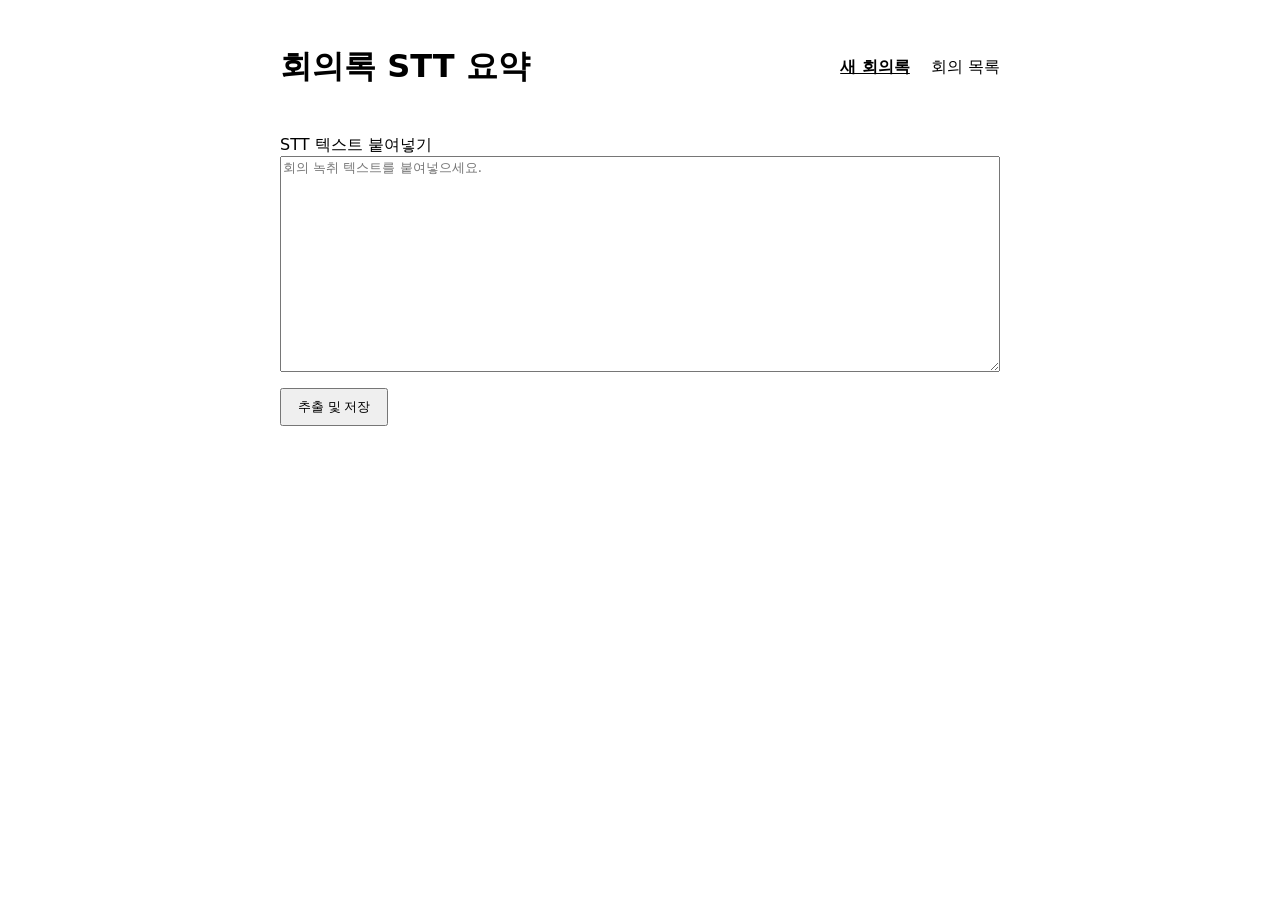
==== client/index.html @ 17bf83f9 "백엔드/클라이언트 기본 뼈대, pre-commit, CI, 브랜치 규칙 추가 - app/: FastAPI 백엔드 뼈대(회의 추출·저장·조회 API, ERD 스키마 매핑) - cli" ====
<!doctype html>
<html lang="ko">
<head>
  <meta charset="UTF-8" />
  <meta name="viewport" content="width=device-width, initial-scale=1.0" />
  <title>회의록 STT 요약</title>
  <link rel="stylesheet" href="css/style.css" />
</head>
<body>
  <header>
    <h1>회의록 STT 요약</h1>
    <nav>
      <a href="index.html" aria-current="page">새 회의록</a>
      <a href="list.html">회의 목록</a>
    </nav>
  </header>

  <main>
    <section>
      <label for="raw-text">STT 텍스트 붙여넣기</label>
      <textarea id="raw-text" rows="14" maxlength="20000" placeholder="회의 녹취 텍스트를 붙여넣으세요."></textarea>
      <button id="extract-btn" type="button">추출 및 저장</button>
      <p id="status" role="status"></p>
    </section>

    <section id="result" hidden>
      <h2>추출 결과</h2>
      <pre id="result-json"></pre>
    </section>
  </main>

  <script src="js/api.js"></script>
  <script src="js/index.js"></script>
</body>
</html>
---- client/css/style.css ----
:root {
  color-scheme: light;
  font-family: system-ui, -apple-system, "Malgun Gothic", sans-serif;
}

body {
  max-width: 720px;
  margin: 0 auto;
  padding: 1.5rem;
}

header {
  display: flex;
  justify-content: space-between;
  align-items: center;
  margin-bottom: 1.5rem;
}

nav a {
  margin-left: 1rem;
  color: inherit;
  text-decoration: none;
}

nav a[aria-current="page"] {
  font-weight: bold;
  text-decoration: underline;
}

textarea {
  width: 100%;
  box-sizing: border-box;
  font-family: inherit;
}

button {
  margin-top: 0.75rem;
  padding: 0.5rem 1rem;
  cursor: pointer;
}

pre {
  white-space: pre-wrap;
  word-break: break-word;
  background: #f5f5f5;
  padding: 1rem;
}

table {
  width: 100%;
  border-collapse: collapse;
}

th, td {
  border: 1px solid #ddd;
  padding: 0.5rem;
  text-align: left;
}

#meeting-list li {
  margin-bottom: 0.5rem;
}

#status:empty {
  display: none;
}
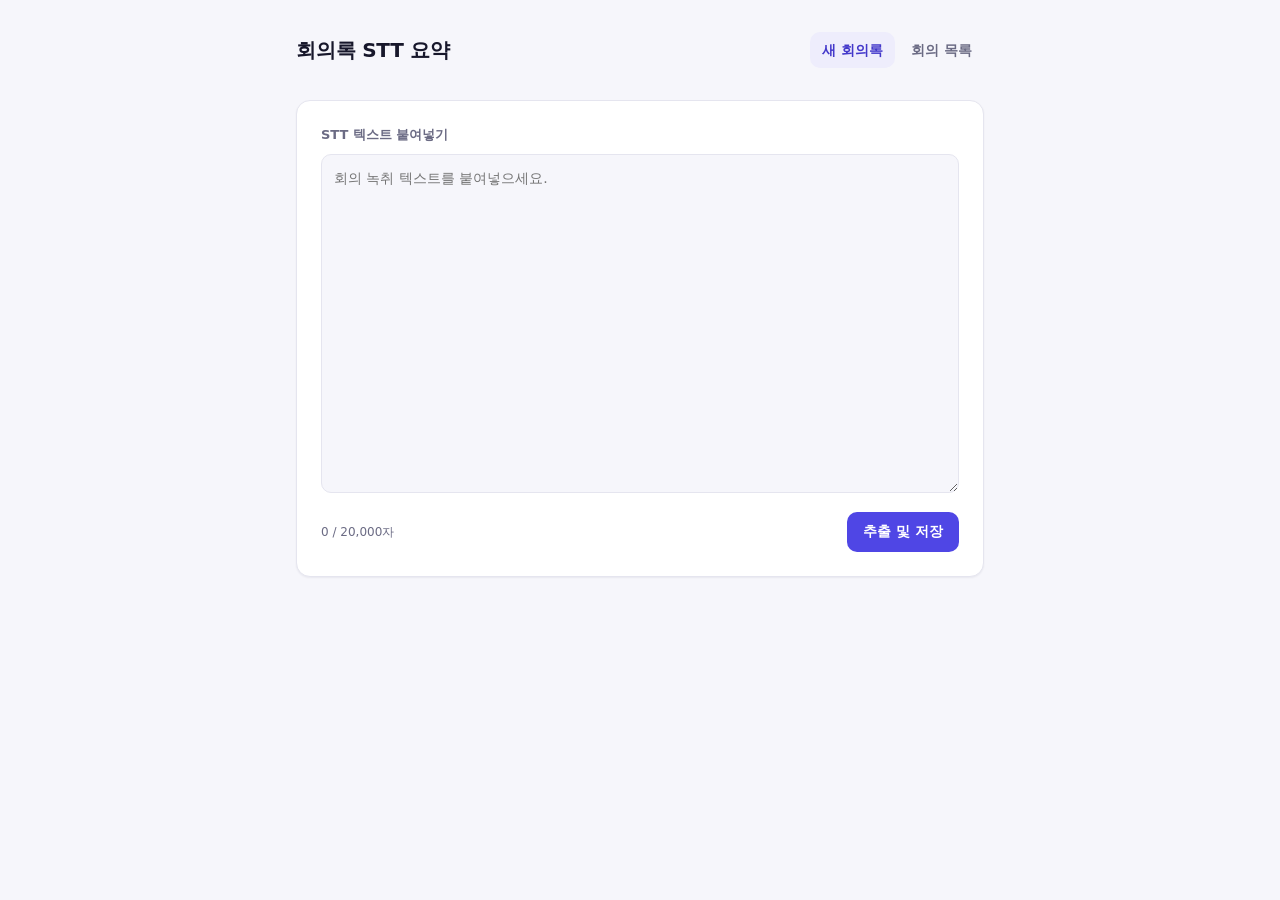
==== commit c839dd04: "클라이언트 디자인 시스템 도입 + design-review 스킬 critique/audit 반영 - 디자인 토큰(색/spacing/radius/shadow), 다크모드, 카드형 패" ====
--- a/client/index.html
+++ b/client/index.html
@@ -16,20 +16,43 @@
   </header>
 
   <main>
-    <section>
+    <section class="panel">
       <label for="raw-text">STT 텍스트 붙여넣기</label>
       <textarea id="raw-text" rows="14" maxlength="20000" placeholder="회의 녹취 텍스트를 붙여넣으세요."></textarea>
-      <button id="extract-btn" type="button">추출 및 저장</button>
+      <div class="field-footer">
+        <span id="char-count" class="char-count">0 / 20,000자</span>
+        <button id="extract-btn" type="button">추출 및 저장</button>
+      </div>
       <p id="status" role="status"></p>
     </section>
 
-    <section id="result" hidden>
-      <h2>추출 결과</h2>
-      <pre id="result-json"></pre>
+    <section id="result" class="panel" hidden>
+      <h2 id="result-title"></h2>
+      <div class="meeting-meta">
+        <span id="result-date"></span>
+        <span id="result-status-badge"></span>
+      </div>
+
+      <h3>결정사항</h3>
+      <ul id="result-decisions" class="decisions-list"></ul>
+
+      <h3>액션아이템</h3>
+      <div class="table-scroll">
+        <table>
+          <caption class="visually-hidden">이 회의의 액션아이템: 할 일, 담당자, 기한</caption>
+          <thead>
+            <tr><th scope="col">할 일</th><th scope="col">담당자</th><th scope="col">기한</th></tr>
+          </thead>
+          <tbody id="result-action-items"></tbody>
+        </table>
+      </div>
+
+      <a id="result-link" class="back-link" href="#">회의 목록에서 보기 &rarr;</a>
     </section>
   </main>
 
   <script src="js/api.js"></script>
+  <script src="js/render.js"></script>
   <script src="js/index.js"></script>
 </body>
 </html>
--- a/client/css/style.css
+++ b/client/css/style.css
@@ -1,66 +1,497 @@
 :root {
   color-scheme: light;
-  font-family: system-ui, -apple-system, "Malgun Gothic", sans-serif;
+
+  --font-sans:
+    -apple-system, BlinkMacSystemFont, "Segoe UI", "Malgun Gothic", "Apple SD Gothic Neo",
+    system-ui, sans-serif;
+
+  --color-bg: #f6f6fb;
+  --color-surface: #ffffff;
+  --color-border: #e5e5ef;
+  --color-text: #17172b;
+  --color-text-secondary: #6b6b84;
+  --color-text-tertiary: #9494ab;
+
+  --color-primary: #4f46e5;
+  --color-primary-hover: #4338ca;
+  --color-primary-active: #3730a3;
+  --color-primary-contrast: #ffffff;
+  --color-primary-soft-bg: #eeedfc;
+  --color-primary-soft-text: #4338ca;
+
+  --color-neutral-soft-bg: #eeeef3;
+  --color-neutral-soft-text: #5a5a70;
+
+  --color-danger: #c81e1e;
+  --color-danger-soft-bg: #fdeeee;
+  --color-danger-soft-text: #9a1c1c;
+
+  --color-focus-ring: #4f46e5;
+
+  --radius-sm: 6px;
+  --radius-md: 10px;
+  --radius-lg: 14px;
+
+  --space-1: 4px;
+  --space-2: 8px;
+  --space-3: 12px;
+  --space-4: 16px;
+  --space-5: 24px;
+  --space-6: 32px;
+  --space-7: 48px;
+
+  --shadow-sm: 0 1px 2px rgba(23, 23, 43, 0.06);
+  --shadow-md: 0 4px 16px rgba(23, 23, 43, 0.08);
+}
+
+@media (prefers-color-scheme: dark) {
+  :root:not([data-theme="light"]) {
+    color-scheme: dark;
+
+    --color-bg: #131320;
+    --color-surface: #1b1b2c;
+    --color-border: #2c2c40;
+    --color-text: #eeeef6;
+    --color-text-secondary: #a4a4bc;
+    --color-text-tertiary: #7a7a95;
+
+    --color-primary: #818cf8;
+    --color-primary-hover: #a5b0fa;
+    --color-primary-active: #6d78e8;
+    --color-primary-contrast: #131320;
+    --color-primary-soft-bg: #262640;
+    --color-primary-soft-text: #b4bcfb;
+
+    --color-neutral-soft-bg: #24243a;
+    --color-neutral-soft-text: #a4a4bc;
+
+    --color-danger: #f87171;
+    --color-danger-soft-bg: #3a2020;
+    --color-danger-soft-text: #f87171;
+
+    --color-focus-ring: #a5b0fa;
+
+    --shadow-sm: 0 1px 2px rgba(0, 0, 0, 0.3);
+    --shadow-md: 0 4px 20px rgba(0, 0, 0, 0.4);
+  }
+}
+
+* {
+  box-sizing: border-box;
+}
+
+.visually-hidden {
+  position: absolute;
+  width: 1px;
+  height: 1px;
+  padding: 0;
+  margin: -1px;
+  overflow: hidden;
+  clip: rect(0, 0, 0, 0);
+  white-space: nowrap;
+  border: 0;
+}
+
+::selection {
+  background: var(--color-primary);
+  color: var(--color-primary-contrast);
+}
+
+html {
+  background: var(--color-bg);
 }
 
 body {
   max-width: 720px;
   margin: 0 auto;
-  padding: 1.5rem;
+  padding: var(--space-6) var(--space-4) var(--space-7);
+  background: var(--color-bg);
+  color: var(--color-text);
+  font-family: var(--font-sans);
+  font-size: 15px;
+  line-height: 1.6;
+  -webkit-font-smoothing: antialiased;
+}
+
+:focus-visible {
+  outline: 2px solid var(--color-focus-ring);
+  outline-offset: 2px;
+  border-radius: var(--radius-sm);
 }
 
 header {
   display: flex;
   justify-content: space-between;
   align-items: center;
-  margin-bottom: 1.5rem;
+  gap: var(--space-4);
+  margin-bottom: var(--space-6);
+}
+
+h1 {
+  font-size: 20px;
+  font-weight: 700;
+  letter-spacing: -0.01em;
+  margin: 0;
+}
+
+h2 {
+  font-size: 17px;
+  font-weight: 700;
+  margin: 0 0 var(--space-4);
+}
+
+h3 {
+  font-size: 14px;
+  font-weight: 700;
+  color: var(--color-text-secondary);
+  text-transform: uppercase;
+  letter-spacing: 0.04em;
+  margin: var(--space-6) 0 var(--space-3);
+}
+
+nav {
+  display: flex;
+  gap: var(--space-1);
 }
 
 nav a {
-  margin-left: 1rem;
-  color: inherit;
+  display: inline-flex;
+  align-items: center;
+  height: 36px;
+  padding: 0 var(--space-3);
+  border-radius: var(--radius-md);
+  color: var(--color-text-secondary);
+  font-size: 14px;
+  font-weight: 600;
   text-decoration: none;
+  transition: background-color 120ms ease, color 120ms ease;
+}
+
+nav a:hover {
+  background: var(--color-surface);
+  color: var(--color-text);
 }
 
 nav a[aria-current="page"] {
-  font-weight: bold;
-  text-decoration: underline;
+  background: var(--color-primary-soft-bg);
+  color: var(--color-primary-soft-text);
+}
+
+.panel {
+  background: var(--color-surface);
+  border: 1px solid var(--color-border);
+  border-radius: var(--radius-lg);
+  box-shadow: var(--shadow-sm);
+  padding: var(--space-5);
+}
+
+.panel + .panel {
+  margin-top: var(--space-5);
+}
+
+.back-link {
+  display: inline-flex;
+  align-items: center;
+  gap: var(--space-1);
+  margin-bottom: var(--space-4);
+  padding: var(--space-2) 0;
+  color: var(--color-text-secondary);
+  font-size: 14px;
+  font-weight: 600;
+  text-decoration: none;
+}
+
+.back-link:hover {
+  color: var(--color-primary);
+}
+
+label {
+  display: block;
+  font-size: 13px;
+  font-weight: 600;
+  color: var(--color-text-secondary);
+  margin-bottom: var(--space-2);
 }
 
 textarea {
   width: 100%;
-  box-sizing: border-box;
+  resize: vertical;
+  padding: var(--space-3);
+  border: 1px solid var(--color-border);
+  border-radius: var(--radius-md);
+  background: var(--color-bg);
+  color: var(--color-text);
   font-family: inherit;
+  font-size: 14px;
+  line-height: 1.6;
+  transition: border-color 120ms ease, box-shadow 120ms ease;
+}
+
+textarea:hover {
+  border-color: var(--color-text-tertiary);
+}
+
+textarea:focus-visible {
+  outline: none;
+  border-color: var(--color-primary);
+  box-shadow: 0 0 0 3px var(--color-primary-soft-bg);
+}
+
+.field-footer {
+  display: flex;
+  justify-content: space-between;
+  align-items: center;
+  margin-top: var(--space-3);
+  gap: var(--space-3);
+}
+
+.char-count {
+  font-size: 12px;
+  color: var(--color-text-secondary);
+  font-variant-numeric: tabular-nums;
 }
 
 button {
-  margin-top: 0.75rem;
-  padding: 0.5rem 1rem;
+  display: inline-flex;
+  align-items: center;
+  justify-content: center;
+  height: 40px;
+  padding: 0 var(--space-4);
+  border: none;
+  border-radius: var(--radius-md);
+  background: var(--color-primary);
+  color: var(--color-primary-contrast);
+  font-family: inherit;
+  font-size: 14px;
+  font-weight: 600;
   cursor: pointer;
+  transition: background-color 120ms ease, transform 120ms ease;
+}
+
+button:hover:not(:disabled) {
+  background: var(--color-primary-hover);
+}
+
+button:active:not(:disabled) {
+  background: var(--color-primary-active);
+  transform: scale(0.98);
+}
+
+button:disabled {
+  background: var(--color-neutral-soft-bg);
+  color: var(--color-text-tertiary);
+  cursor: not-allowed;
+}
+
+#status {
+  min-height: 20px;
+  margin: var(--space-3) 0 0;
+  font-size: 13px;
+  color: var(--color-text-secondary);
+}
+
+#status:empty {
+  display: none;
+}
+
+#status[data-tone="error"] {
+  display: inline-flex;
+  color: var(--color-danger-soft-text);
+  background: var(--color-danger-soft-bg);
+  padding: var(--space-2) var(--space-3);
+  border-radius: var(--radius-md);
 }
 
 pre {
   white-space: pre-wrap;
   word-break: break-word;
-  background: #f5f5f5;
-  padding: 1rem;
+  background: var(--color-bg);
+  border: 1px solid var(--color-border);
+  border-radius: var(--radius-md);
+  padding: var(--space-4);
+  font-size: 13px;
+  line-height: 1.6;
+  color: var(--color-text-secondary);
+}
+
+/* 회의 목록 */
+
+#meeting-list {
+  list-style: none;
+  margin: 0;
+  padding: 0;
+  display: flex;
+  flex-direction: column;
+  gap: var(--space-2);
+}
+
+.meeting-row {
+  display: flex;
+  align-items: center;
+  justify-content: space-between;
+  gap: var(--space-3);
+  padding: var(--space-4);
+  border-radius: var(--radius-md);
+  text-decoration: none;
+  color: inherit;
+  transition: background-color 120ms ease;
+}
+
+.meeting-row:hover {
+  background: var(--color-bg);
+}
+
+.meeting-row-info {
+  display: flex;
+  flex-direction: column;
+  gap: 2px;
+  min-width: 0;
+}
+
+.meeting-row-title {
+  font-size: 14px;
+  font-weight: 600;
+  color: var(--color-text);
+  overflow: hidden;
+  text-overflow: ellipsis;
+  white-space: nowrap;
+}
+
+.meeting-row-date {
+  font-size: 13px;
+  color: var(--color-text-secondary);
+}
+
+.empty-state {
+  padding: var(--space-6) var(--space-4);
+  text-align: center;
+  color: var(--color-text-secondary);
+  font-size: 14px;
+}
+
+.empty-state-action {
+  display: inline-flex;
+  align-items: center;
+  justify-content: center;
+  height: 36px;
+  padding: 0 var(--space-4);
+  margin-top: var(--space-3);
+  border-radius: var(--radius-md);
+  background: var(--color-primary);
+  color: var(--color-primary-contrast);
+  font-size: 14px;
+  font-weight: 600;
+  text-decoration: none;
+  transition: background-color 120ms ease;
+}
+
+.empty-state-action:hover {
+  background: var(--color-primary-hover);
+}
+
+/* 배지 */
+
+.badge {
+  display: inline-flex;
+  align-items: center;
+  height: 22px;
+  padding: 0 var(--space-2);
+  border-radius: 999px;
+  background: var(--color-neutral-soft-bg);
+  color: var(--color-neutral-soft-text);
+  font-size: 12px;
+  font-weight: 700;
+  white-space: nowrap;
+}
+
+.badge[data-status="회의록"] {
+  background: var(--color-primary-soft-bg);
+  color: var(--color-primary-soft-text);
+}
+
+.badge[data-status="회의록아님"] {
+  background: var(--color-neutral-soft-bg);
+  color: var(--color-neutral-soft-text);
+}
+
+/* 회의 상세 */
+
+.meeting-meta {
+  display: flex;
+  flex-wrap: wrap;
+  align-items: center;
+  gap: var(--space-3);
+  margin-bottom: var(--space-2);
+  font-size: 13px;
+  color: var(--color-text-secondary);
+}
+
+.decisions-list {
+  margin: 0;
+  padding: 0;
+  list-style: none;
+  display: flex;
+  flex-direction: column;
+  gap: var(--space-2);
+}
+
+.decisions-list li:not(.empty-state) {
+  position: relative;
+  padding-left: var(--space-5);
+  font-size: 14px;
+  line-height: 1.6;
+}
+
+.decisions-list li:not(.empty-state)::before {
+  content: "";
+  position: absolute;
+  left: 4px;
+  top: 9px;
+  width: 6px;
+  height: 6px;
+  border-radius: 50%;
+  background: var(--color-primary);
+}
+
+.table-scroll {
+  overflow-x: auto;
 }
 
 table {
   width: 100%;
+  min-width: 420px;
   border-collapse: collapse;
-}
-
-th, td {
-  border: 1px solid #ddd;
-  padding: 0.5rem;
+  font-size: 14px;
+}
+
+th {
   text-align: left;
-}
-
-#meeting-list li {
-  margin-bottom: 0.5rem;
-}
-
-#status:empty {
-  display: none;
-}
+  font-size: 12px;
+  font-weight: 700;
+  color: var(--color-text-secondary);
+  text-transform: uppercase;
+  letter-spacing: 0.04em;
+  padding: 0 var(--space-3) var(--space-2);
+  border-bottom: 1px solid var(--color-border);
+}
+
+td {
+  padding: var(--space-3);
+  border-bottom: 1px solid var(--color-border);
+  vertical-align: top;
+  word-break: break-word;
+}
+
+tbody tr:last-child td {
+  border-bottom: none;
+}
+
+@media (max-width: 480px) {
+  body {
+    padding: var(--space-4) var(--space-3) var(--space-6);
+  }
+
+  h1 {
+    font-size: 18px;
+  }
+}
